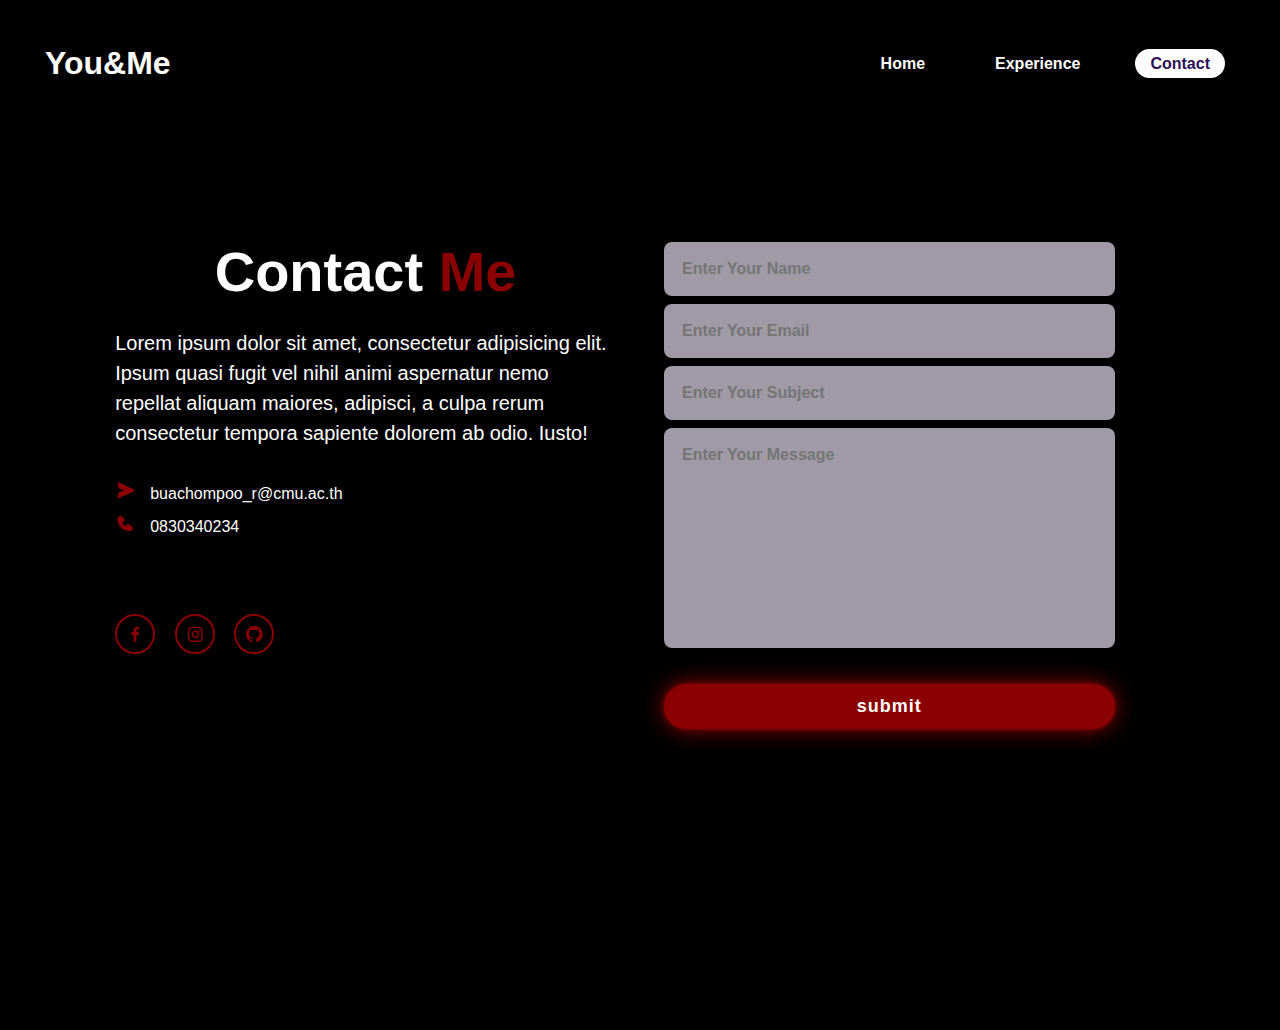
==== contact.html @ 273d8294 "Finish" ====
<!DOCTYPE html>
<html lang="en">
<head>
    <meta charset="UTF-8">
    <meta name="viewport" content="width=device-width, initial-scale=1.0">
    <title>Document</title>
    <link rel="stylesheet" href="./css/style.css">
    <link href='https://unpkg.com/boxicons@2.1.4/css/boxicons.min.css' rel='stylesheet'>
</head>
<!--email - click and linked-->
<body>
    <header>
        <h1 class="logo">You&Me</h1>
            <nav>
                <div class="nav-links">
                    <ul>
                        <li><a href="index.html">Home</a></li>
                        <li><a href="exp.html">Experience</a></li>
                        <li><a href="contact.html" class="active">Contact</a></li>
                    </ul>
                </div>
            </nav>
    </header>
    <section class="contact" id="contact">
        <div class="contact-text">
            <h2> Contact <span> Me </span></h2>
            <p>Lorem ipsum dolor sit amet, consectetur adipisicing elit. Ipsum quasi fugit vel nihil animi aspernatur nemo repellat aliquam maiores, adipisci, a culpa rerum consectetur tempora sapiente dolorem ab odio. Iusto!</p>
            <div class="contact-list">
                <li><i class='bx bxs-send'></i><a href="mailto:buachompoo_r@cmu.ac.th">buachompoo_r@cmu.ac.th</a></li>
                <li><i class='bx bxs-phone'></i><a href="tel:0830340234">0830340234</a></li>
            </div>
            <div class="contact-icon">
                <a href="https://www.facebook.com/bmatt.walker"><i class='bx bxl-facebook'></i></a>
                <a href="https://www.instagram.com/bme_zo/"><i class='bx bxl-instagram'></i></a>
                <a href="https://github.com/Mathilbzel"><i class='bx bxl-github' ></i></a>
            </div>
        </div>
        <div class="contact-forms">
            <form action="">
                <input type="" placeholder="Enter Your Name" required>
                <input type="email" placeholder="Enter Your Email" required>
                <input type="" placeholder="Enter Your Subject" required>
                <textarea name="" id="" cols="40" rows="10" placeholder="Enter Your Message" required></textarea>
                <input type="submit" value="submit" class="send" required>
            </form>
        </div>
    </section>
</body>
</html>
---- css/style.css ----
*
{
    margin: 0;
    padding: 0;
    box-sizing: border-box;
    font-family: 'Poppins', sans-serif;
    scroll-behavior: smooth;
}
body
{
    min-height: 100vh;
    background-color: black;
}
header
{
    position: absolute;
    top: 0;
    left: 0;
    width: 100%;
    padding: 45px 45px;
    display: flex;
    justify-content: space-between;
    align-items: center;
    z-index: 100;
}
p,h2,h4,h6{
    color: white;
}
.logo {
    font-size: 2em;
    color: white;
    pointer-events: none;
}
header img
{
  width: 150px;
}
header ul
{
  display: flex;
  justify-content: center;
  align-items: center;
  text-align: right;
}
header ul li
{
  list-style: none;
  margin-left: 20px;
}
.nav-links a
{
  text-decoration: none;
  padding: 6px 15px;
  border-radius: 20px;
  color: #fff;
  margin: 0 10px;
  font-weight: 600;
}
.nav-links a:hover,
.nav-links a.active
{
    background: white;
    color: #2b1055;
    transition: 0.3s;
}
section {
    padding: 2rem 9%;
}

.home{
    display: flex;
    align-items: center;
    min-height: 110vh;
    background-image: url(../images/Front.png);
    background-size: cover;
    background-position: center x-10px;
}
.home .content{
    max-width: 40rem;
    color: white;
}
.home .content h2{
    font-size: 3.5rem;
    color: white;
}
.home .content h3{
    font-size: 6rem;
    color: darkred;
    padding: 1rem 0;
    line-height: 1;
}
.home .content span{
    font-size: 3.5rem;
    color: rgb(166, 0, 0);
}
.home .content p{
    font-size: 1.5rem;
    color: rgb(179, 150, 150);
    padding: 1rem 0;
    line-height: 1.5;
}
.aboutme{
    background: linear-gradient(0deg, rgba(195,34,59,1) 50%, rgba(0,0,0,1) 100%);
}
.about{
    background: rgba(195,34,59,1);
    display: grid;
    grid-template-columns: repeat(2,1fr);
    align-items: center;
    gap: 9rem;
}

.me-pic img{
    width: 100%;
    height: auto;
    border-radius: 10px;
    transition: transform 0.7s;
}
.me-pic img:hover{
    transform: scale(1.1);
}
.me-text h5{
    font-size: 22px;
    font-weight: 600;
    color: black;
    text-transform: uppercase;
    letter-spacing: 6px;
    margin-bottom: 20px;
}
.me-text h2{
    font-size: 40px;
    font-weight: 800;
    line-height: 1.2;
    margin-bottom: 25px;
}
.me-text p{
    font-size: 15px;
    font-weight: 500;
    line-height: 30px;
    color: #ffffffab;
    margin-bottom: 35px;
}

.heading{
    text-align: center;
    font-size: 4rem;
    color: black;
    padding-top: 6rem;
    margin: 2rem 0;
}
.head{
    text-align: center;
    font-size: 4rem;
    color: white;
    margin: 2rem 0;
}
.heading span{
    color: white;
}
.skills{
    background: black;
}
.skills .container{
    background: rgb(79, 9, 9);
    color: darkred;
    border-radius: 1rem;
    padding: 2rem;
    width: 70%;
    margin: auto;
    margin-top: 2rem;
}
.skills .container .row{
    display: grid;
    grid-template-columns: repeat(3,1fr);
    flex-wrap: wrap;
    gap: 1.8rem;
}
.skills .container .bar{
    margin-bottom: 15px;
    padding: 10px;
    border-radius: 1rem;
    background: black;
    transition: 0.3s ease;
    cursor: pointer;
}
.skills .container .bar:hover{
    box-shadow: 0 4px 10px darkred;
    transform: scale(1.03);
}
.skills .container .bar .info{
    display: flex;
    flex-direction: column;
    align-items: center;
    gap: 1rem;
    margin-top: 1rem;
}
.skills .container .bar .info span{
    font-size: 2rem;
    font-weight: 500;
    margin-left: 0.5rem;
}
.skills .container .bar .info img{
    width: auto;
    height: 60px;
    overflow: hidden;
}

.exp{
    display: flex;
    align-items: center;
    min-height: 70vh;
    background-image: linear-gradient(0deg, rgba(0,0,0,1) 0%, rgba(195,34,59,0) 20%),url(../images/2244.jpg);
    background-size: cover;
    background-position: center x-10;
    justify-content: center;
}
.exp h3{
    text-align: center;
    justify-content: center;
    font-size: 3rem;
    color: white;
}
.exp-content{
    display: grid;
    grid-template-columns: repeat(2,1fr);
    align-items: center;
    gap: 9rem;
}
.exp-pic img{
    width: 100%;
    height: auto;
    border-radius: 10px;
    transition: transform 0.7s;
}
.exp-pic img:hover{
    transform: scale(1.1);
}
.exp-text h5{
    font-size: 22px;
    font-weight: 600;
    color: darkred;
    text-transform: uppercase;
    letter-spacing: 6px;
    margin-bottom: 20px;
}
.exp-text h2{
    font-size: 40px;
    font-weight: 800;
    line-height: 1.2;
    margin-bottom: 25px;
}
.exp-text p{
    font-size: 15px;
    font-weight: 500;
    line-height: 30px;
    color: #ffffffab;
    margin-bottom: 35px;
}
.animate-content{
    display: grid;
    grid-template-columns: repeat(2,1fr);
    align-items: center;
    gap: 9rem;
}
.animate-pic img{
    width: 100%;
    height: auto;
    border-radius: 10px;
    transition: transform 0.7s;
}
.animate-pic img:hover{
    transform: scale(1.1);
}
.animate-text h5{
    font-size: 22px;
    font-weight: 600;
    color: darkred;
    text-transform: uppercase;
    letter-spacing: 6px;
    margin-bottom: 20px;
}
.animate-text h2{
    font-size: 40px;
    font-weight: 800;
    line-height: 1.2;
    margin-bottom: 25px;
}
.animate-text p{
    font-size: 15px;
    font-weight: 500;
    line-height: 30px;
    color: #ffffffab;
    margin-bottom: 35px;
}
.hunt-content{
    display: grid;
    grid-template-columns: repeat(2,1fr);
    align-items: center;
    gap: 9rem;
}
.hunt-pic img{
    width: 100%;
    height: auto;
    border-radius: 10px;
    transition: transform 0.7s;
}
.hunt-pic img:hover{
    transform: scale(1.1);
}
.hunt-text h5{
    font-size: 22px;
    font-weight: 600;
    color: darkred;
    text-transform: uppercase;
    letter-spacing: 6px;
    margin-bottom: 20px;
}
.hunt-text h2{
    font-size: 40px;
    font-weight: 800;
    line-height: 1.2;
    margin-bottom: 25px;
}
.hunt-text p{
    font-size: 15px;
    font-weight: 500;
    line-height: 30px;
    color: #ffffffab;
    margin-bottom: 35px;
}

.chatbot-text{
    text-align: center;
}
.chatbot-text h2{
    font-size: 40px;
    font-weight: 800;
}
.chatbot-content{
    display: grid;
    grid-template-columns: repeat(auto-fit, minmax(150px, auto));
    align-items: center;
    gap: 3rem;
    margin-top: 5rem;
}
.box{
    position: relative;
}
.box img{
    width: 100%;
    height: 100%;
    object-fit: cover;
    border-radius: 10px;
    filter: brightness(70%);
    transition: all .3s cubic-bezier(.499,.05,.55,.95);
    will-change: filter;
    display: block;
}
.box img:hover{
    filter: brightness(90%) hue-rotate(50deg);
    transform: scale(1.04);
    cursor: pointer;
}
.box h6{
    position: absolute;
    left: 25px;
    bottom: 115px;
    font-size: 20px;
    font-weight: 700;
}
.box h4{
    position: absolute;
    left: 25px;
    bottom: 65px;
    font-size: 18px;
    font-weight: 500;
}

.contact{
    display: grid;
    grid-template-columns: repeat(2,1fr);
    align-items: center;
    gap: 3rem;
    margin-top: 130px;
}
.contact-text h2{
    font-size: 3.5rem;
    line-height: 2;
    text-align: center;
    color: white;
}
.contact-text h2 span{
    color: darkred;
}
.contact-text p{
    color: white;
    font-size: 20px;
    line-height: 30px;
    margin-bottom: 2rem;
}
.contact-list{
    margin-bottom: 3rem;
}
.contact-list li{
    margin-bottom: 10px;
    display: block;
    color: white;
}
.contact-list li a{
    color: white;
    text-decoration: none;
}
.contact-list i{
    display: inline-block;
    padding-right: 15px;
    color: darkred;
    font-size: 20px;
    font-weight: 600;
    transition: all .40s ease;
}
.contact-list li a:hover{
    transform: scale(1.01) translateY(-5px);
    color: darkred;
}
.contact-icon i{
    display: inline-flex;
    justify-content: center;
    align-items: center;
    width: 40px;
    height: 40px;
    background: transparent;
    border: 2px solid darkred;
    border-radius: 50%;
    font-size: 20px;
    color: darkred;
    text-decoration: none;
    margin: 30px 15px 30px 0;
    transition: .5s ease;
}
.contact-icon i:hover{
    background: darkred;
    color: black;
    box-shadow: 0 0 20px darkred ;
}
.contact-forms form{
    position: relative;
    padding-top: 5rem;
}
.contact-forms form input,form textarea{
    border: none;
    outline: none;
    width: 90%;
    padding: 18px;
    background: #9f9aa6;
    color: black;
    font-size: 1rem;
    font-weight: 600;
    margin-bottom: 0.5rem;
    border-radius: 0.5rem;
}
.contact-forms textarea{
    resize: none;
    height: 220px;
}
.contact-forms form .send{
    display: inline-block;
    padding: 12px 60px;
    margin-top: 1.5rem;
    background: darkred;
    border-radius: 40px;
    font-size: 18px;
    color: white;
    letter-spacing: 1px;
    text-decoration: none;
    font-weight: 600;
    box-shadow: 0 0 5px darkred,0 0 25px darkred;
}
.contact-forms form .send:hover{
    box-shadow: 0 0 5px darkred,
    0 0 25px darkred, 0 0 50px darkred;
}
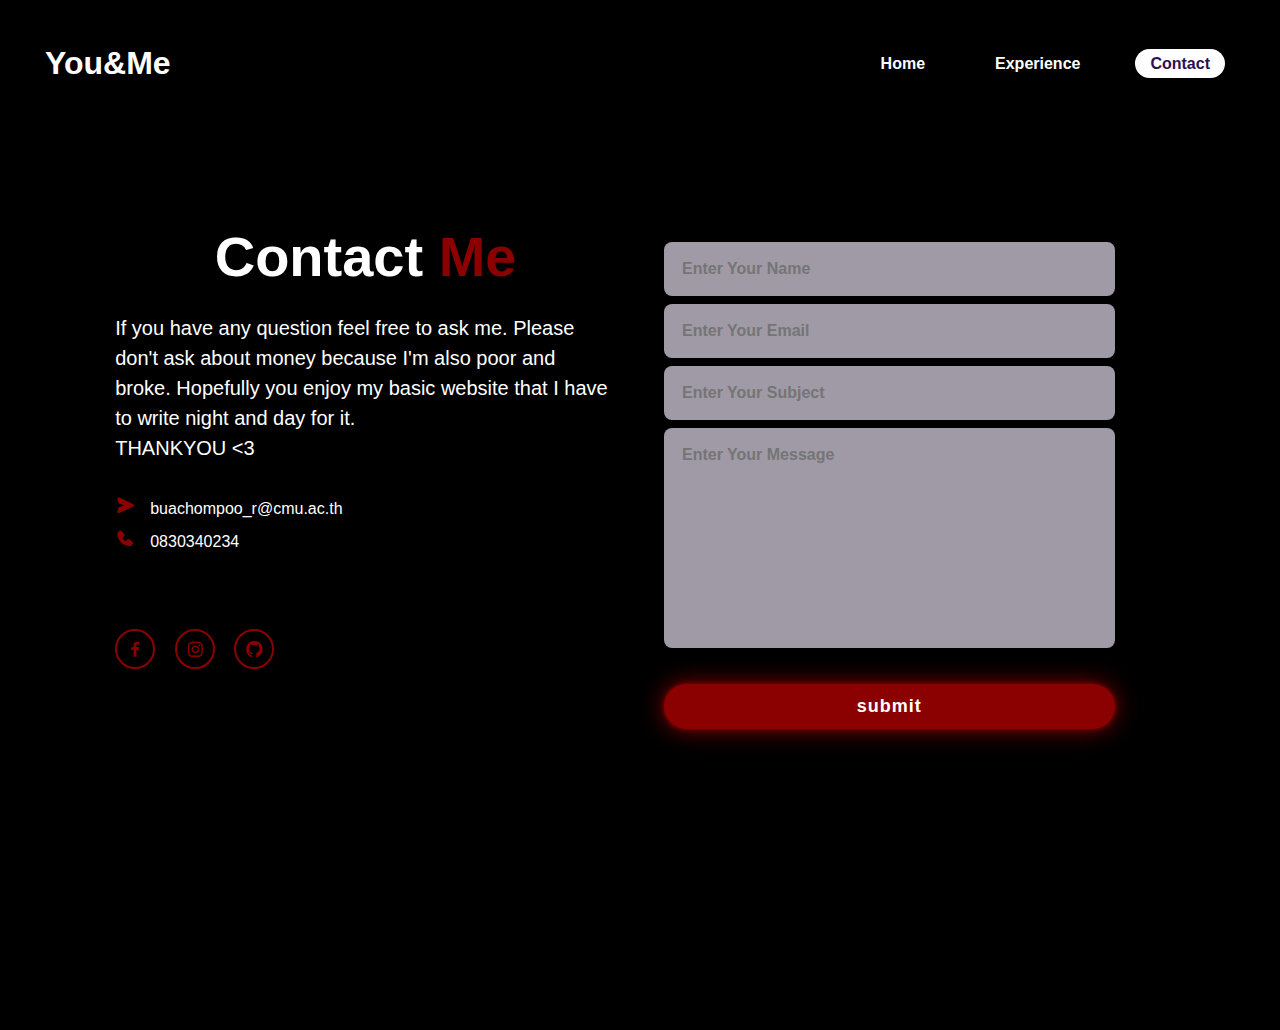
==== commit 265a3e38: "Finisshed" ====
--- a/contact.html
+++ b/contact.html
@@ -24,7 +24,7 @@
     <section class="contact" id="contact">
         <div class="contact-text">
             <h2> Contact <span> Me </span></h2>
-            <p>Lorem ipsum dolor sit amet, consectetur adipisicing elit. Ipsum quasi fugit vel nihil animi aspernatur nemo repellat aliquam maiores, adipisci, a culpa rerum consectetur tempora sapiente dolorem ab odio. Iusto!</p>
+            <p>If you have any question feel free to ask me. Please don't ask about money because I'm also poor and broke. Hopefully you enjoy my basic website that I have to write night and day for it. <br>THANKYOU <3 </p>
             <div class="contact-list">
                 <li><i class='bx bxs-send'></i><a href="mailto:buachompoo_r@cmu.ac.th">buachompoo_r@cmu.ac.th</a></li>
                 <li><i class='bx bxs-phone'></i><a href="tel:0830340234">0830340234</a></li>
--- a/css/style.css
+++ b/css/style.css
@@ -374,6 +374,35 @@
     bottom: 65px;
     font-size: 18px;
     font-weight: 500;
+}
+.content-col{
+    width: 100%;
+}
+.image-col{
+    width: 60%;
+}
+.hobby .gallery{
+    display: flex;
+    flex-wrap: wrap;
+    width: 100%;
+    align-items: center;
+}
+.gallery img{
+    max-width: 350px;
+    margin: 10px;
+}
+.content-col h1{
+    font-size: 7vmin;
+    color: #fff;
+    padding: 10px;
+}
+.content-col span{
+    color: darkred;
+}
+.content-col p{
+    font-size: 18px;
+    color: #fff;
+    padding: 10px;
 }
 
 .contact{
